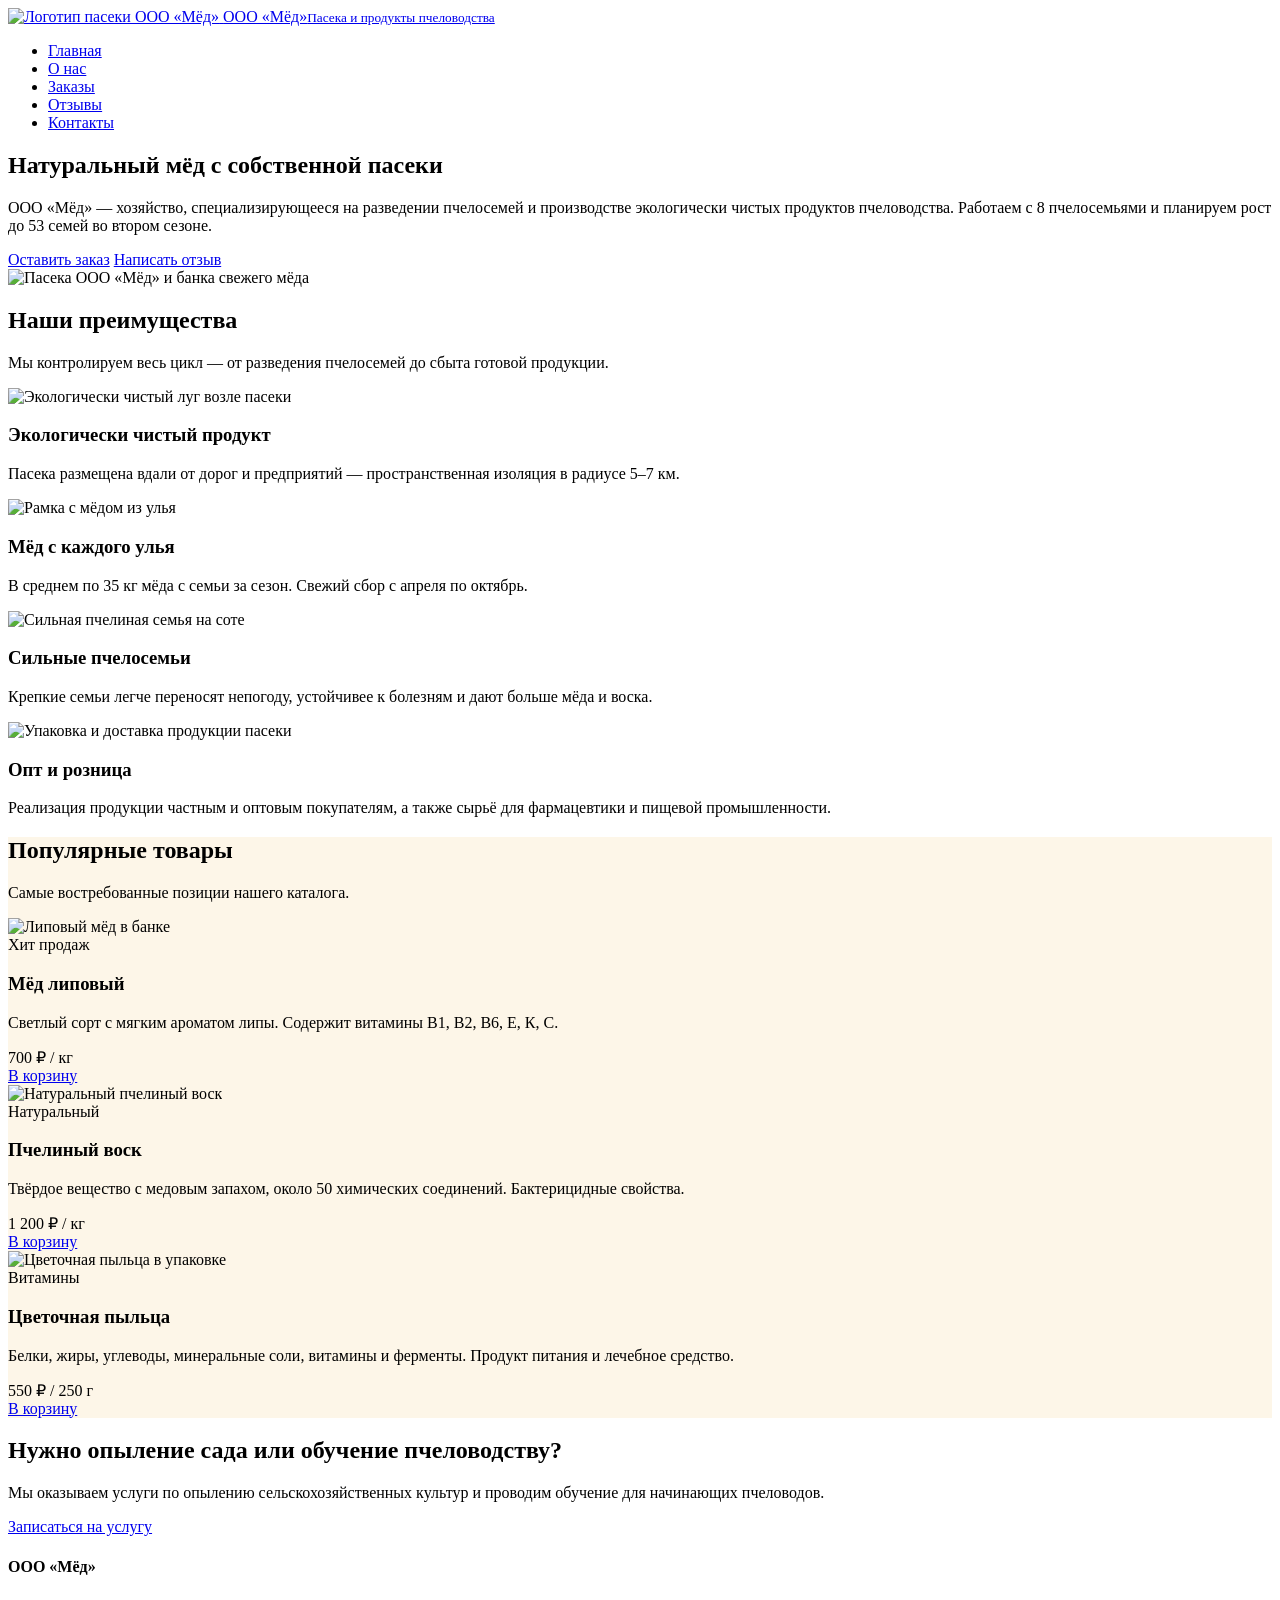
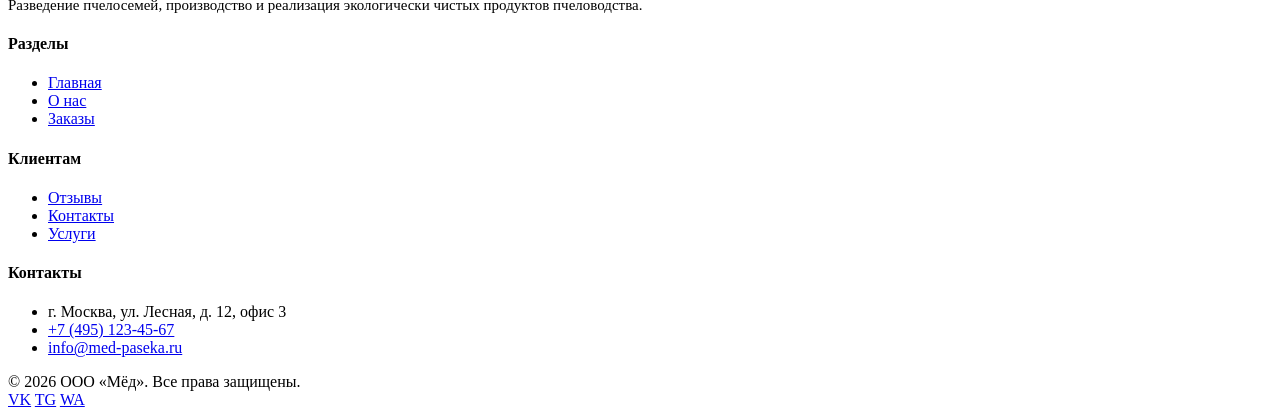
==== index.html @ 0ed99668 "Add files via upload" ====
<!DOCTYPE html>
<html lang="ru">
<head>
  <meta charset="UTF-8">
  <meta name="viewport" content="width=device-width, initial-scale=1.0">
  <title>ООО «Мёд» — пасека и продукты пчеловодства</title>
  <meta name="description" content="Натуральный мёд, воск, прополис и цветочная пыльца от пасеки ООО «Мёд». Опыление садов, обучение пчеловодству.">
  <link rel="stylesheet" href="Style-css/Css.css">
</head>
<body>

<header class="site-header">
  <div class="container header-inner">
    <a href="index.html" class="logo">
      <img src="images/logo/Logo.jpg" alt="Логотип пасеки ООО «Мёд»" class="logo-icon">
      <span>ООО «Мёд»<small>Пасека и продукты пчеловодства</small></span>
    </a>
    <nav class="main-nav">
      <ul>
        <li><a href="index.html" class="active">Главная</a></li>
        <li><a href="about.html">О нас</a></li>
        <li><a href="orders.html">Заказы</a></li>
        <li><a href="reviews.html">Отзывы</a></li>
        <li><a href="contacts.html">Контакты</a></li>
      </ul>
    </nav>
  </div>
</header>

<main>

  <section class="hero">
    <div class="container hero-inner">
      <div>
        <h1>Натуральный мёд <span>с собственной пасеки</span></h1>
        <p>
          ООО «Мёд» — хозяйство, специализирующееся на разведении пчелосемей
          и производстве экологически чистых продуктов пчеловодства.
          Работаем с 8 пчелосемьями и планируем рост до 53 семей во втором сезоне.
        </p>
        <div class="hero-actions">
          <a href="orders.html" class="btn btn-primary">Оставить заказ</a>
          <a href="reviews.html" class="btn btn-outline">Написать отзыв</a>
        </div>
      </div>
      <div class="hero-art">
        <img src="images/index/Banka-meda-1.jpg" alt="Пасека ООО «Мёд» и банка свежего мёда">
      </div>
    </div>
  </section>

  <section class="section">
    <div class="container">
      <h2 class="section-title">Наши преимущества</h2>
      <p class="section-sub">
        Мы контролируем весь цикл — от разведения пчелосемей до сбыта готовой продукции.
      </p>

      <div class="grid grid-4">
        <div class="card">
          <div class="feature-icon">
            <img src="images/index/Paseka-2.jpg" alt="Экологически чистый луг возле пасеки" loading="lazy">
          </div>
          <h3>Экологически чистый продукт</h3>
          <p>Пасека размещена вдали от дорог и предприятий — пространственная изоляция в радиусе 5–7 км.</p>
        </div>
        <div class="card">
          <div class="feature-icon">
            <img src="images/index/Tolko-sobrani-3.jpg" alt="Рамка с мёдом из улья" loading="lazy">
          </div>
          <h3>Мёд с каждого улья</h3>
          <p>В среднем по 35 кг мёда с семьи за сезон. Свежий сбор с апреля по октябрь.</p>
        </div>
        <div class="card">
          <div class="feature-icon">
            <img src="images/index/Pchela-4.jpg" alt="Сильная пчелиная семья на соте" loading="lazy">
          </div>
          <h3>Сильные пчелосемьи</h3>
          <p>Крепкие семьи легче переносят непогоду, устойчивее к болезням и дают больше мёда и воска.</p>
        </div>
        <div class="card">
          <div class="feature-icon">
            <img src="images/index/Razgrizka-5.jpg" alt="Упаковка и доставка продукции пасеки" loading="lazy">
          </div>
          <h3>Опт и розница</h3>
          <p>Реализация продукции частным и оптовым покупателям, а также сырьё для фармацевтики и пищевой промышленности.</p>
        </div>
      </div>
    </div>
  </section>

  <section class="section" style="background:#fdf6e8;">
    <div class="container">
      <h2 class="section-title">Популярные товары</h2>
      <p class="section-sub">Самые востребованные позиции нашего каталога.</p>

      <div class="grid grid-3">
        <article class="product">
          <div class="product-img">
            <img src="images/index/Med-lipovi-7.jpg" alt="Липовый мёд в банке" loading="lazy">
          </div>
          <div class="product-body">
            <span class="badge">Хит продаж</span>
            <h3>Мёд липовый</h3>
            <p>Светлый сорт с мягким ароматом липы. Содержит витамины В1, В2, В6, Е, К, С.</p>
            <div class="price">700 ₽ / кг</div>
            <a href="orders.html" class="btn btn-green btn-block">В корзину</a>
          </div>
        </article>

        <article class="product">
          <div class="product-img">
            <img src="images/index/Pchel-wosk-8.jpg" alt="Натуральный пчелиный воск" loading="lazy">
          </div>
          <div class="product-body">
            <span class="badge">Натуральный</span>
            <h3>Пчелиный воск</h3>
            <p>Твёрдое вещество с медовым запахом, около 50 химических соединений. Бактерицидные свойства.</p>
            <div class="price">1 200 ₽ / кг</div>
            <a href="orders.html" class="btn btn-green btn-block">В корзину</a>
          </div>
        </article>

        <article class="product">
          <div class="product-img">
            <img src="images/index/Cvetoh-pl-9.jpg" alt="Цветочная пыльца в упаковке" loading="lazy">
          </div>
          <div class="product-body">
            <span class="badge">Витамины</span>
            <h3>Цветочная пыльца</h3>
            <p>Белки, жиры, углеводы, минеральные соли, витамины и ферменты. Продукт питания и лечебное средство.</p>
            <div class="price">550 ₽ / 250 г</div>
            <a href="orders.html" class="btn btn-green btn-block">В корзину</a>
          </div>
        </article>
      </div>
    </div>
  </section>

  <section class="section">
    <div class="container">
      <div class="cta">
        <div>
          <h2>Нужно опыление сада или обучение пчеловодству?</h2>
          <p>Мы оказываем услуги по опылению сельскохозяйственных культур и проводим обучение для начинающих пчеловодов.</p>
        </div>
        <a href="orders.html" class="btn btn-light">Записаться на услугу</a>
      </div>
    </div>
  </section>

</main>

<footer class="site-footer">
  <div class="container">
    <div class="footer-grid">
      <div>
        <h4>ООО «Мёд»</h4>
        <p style="font-size:15px;">
          Разведение пчелосемей, производство и реализация экологически чистых
          продуктов пчеловодства.
        </p>
      </div>
      <div>
        <h4>Разделы</h4>
        <ul class="footer-links">
          <li><a href="index.html">Главная</a></li>
          <li><a href="about.html">О нас</a></li>
          <li><a href="orders.html">Заказы</a></li>
        </ul>
      </div>
      <div>
        <h4>Клиентам</h4>
        <ul class="footer-links">
          <li><a href="reviews.html">Отзывы</a></li>
          <li><a href="contacts.html">Контакты</a></li>
          <li><a href="orders.html">Услуги</a></li>
        </ul>
      </div>
      <div>
        <h4>Контакты</h4>
        <ul class="footer-links">
          <li>г. Москва, ул. Лесная, д. 12, офис 3</li>
          <li><a href="tel:+74951234567">+7 (495) 123-45-67</a></li>
          <li><a href="mailto:info@med-paseka.ru">info@med-paseka.ru</a></li>
        </ul>
      </div>
    </div>

    <div class="footer-bottom">
      <span>© 2026 ООО «Мёд». Все права защищены.</span>
      <div class="socials">
        <a href="#" title="ВКонтакте">VK</a>
        <a href="#" title="Telegram">TG</a>
        <a href="#" title="WhatsApp">WA</a>
      </div>
    </div>
  </div>
</footer>

</body>
</html>
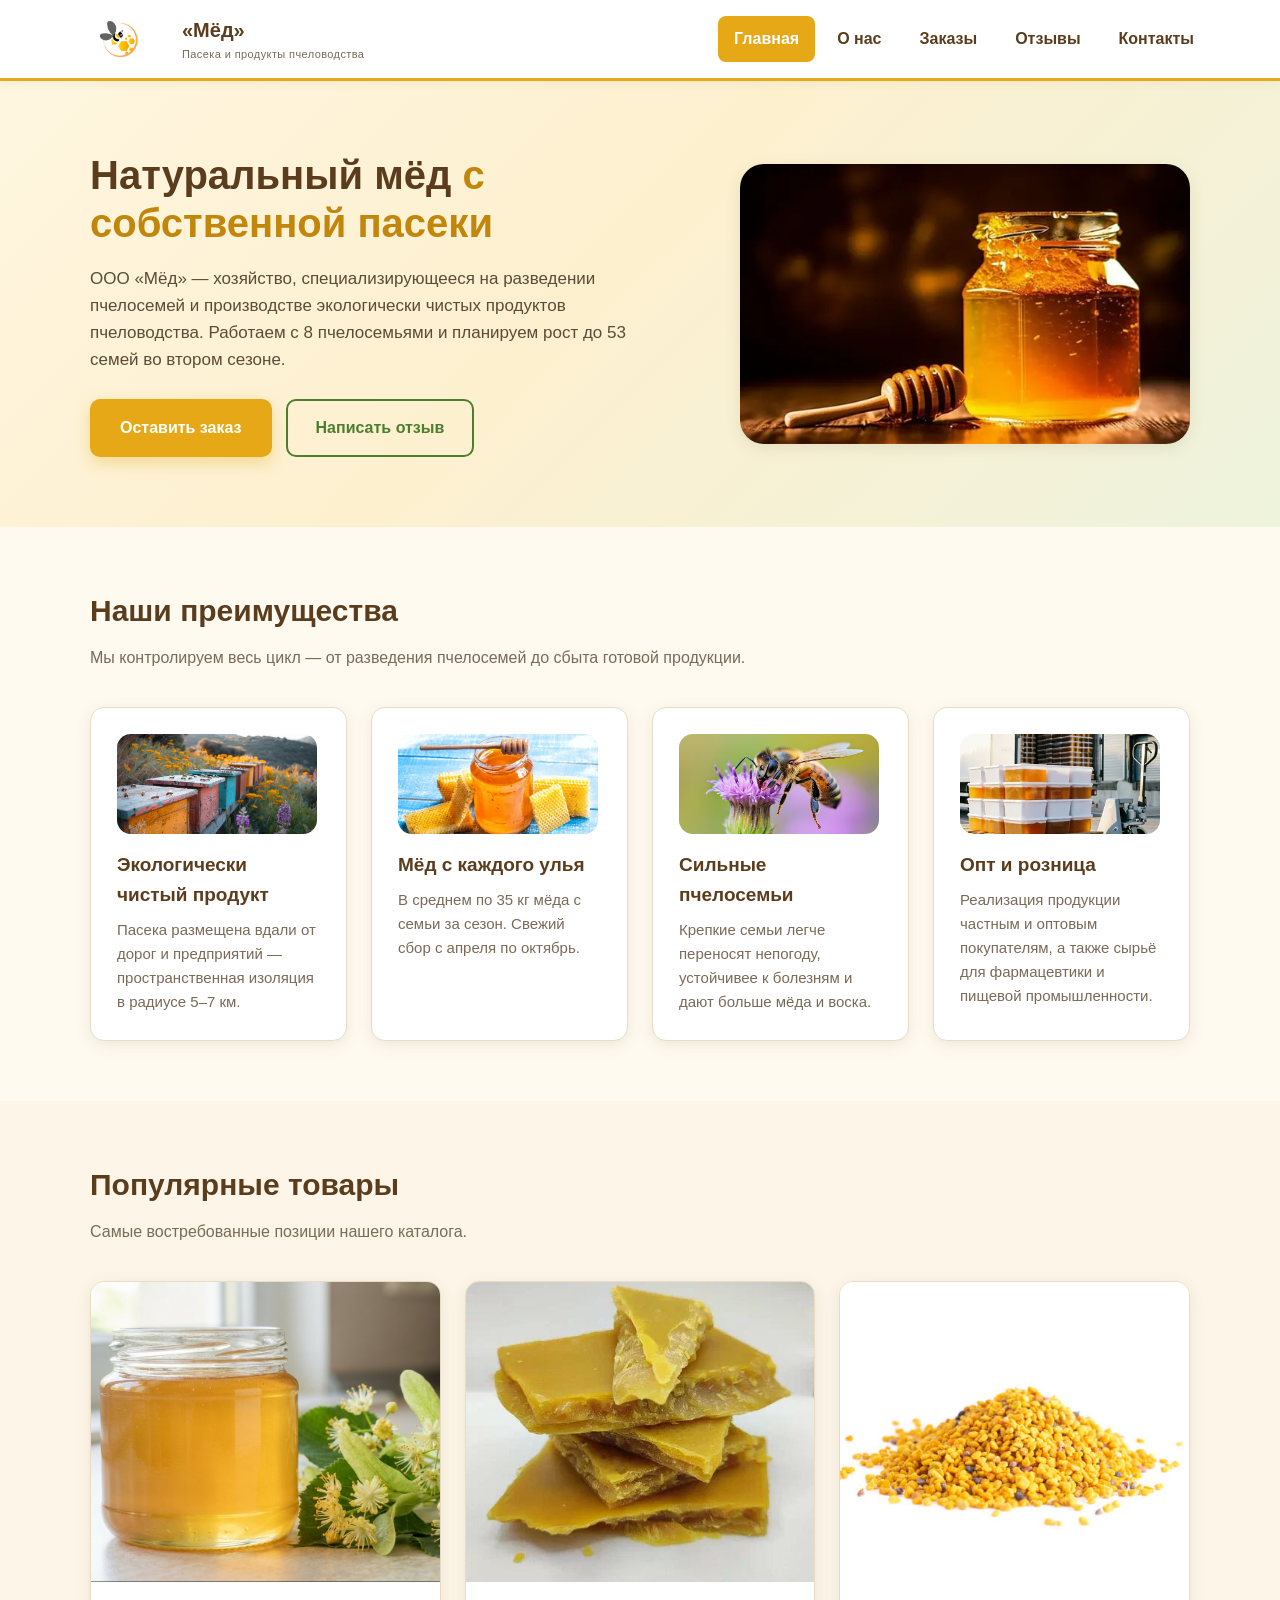
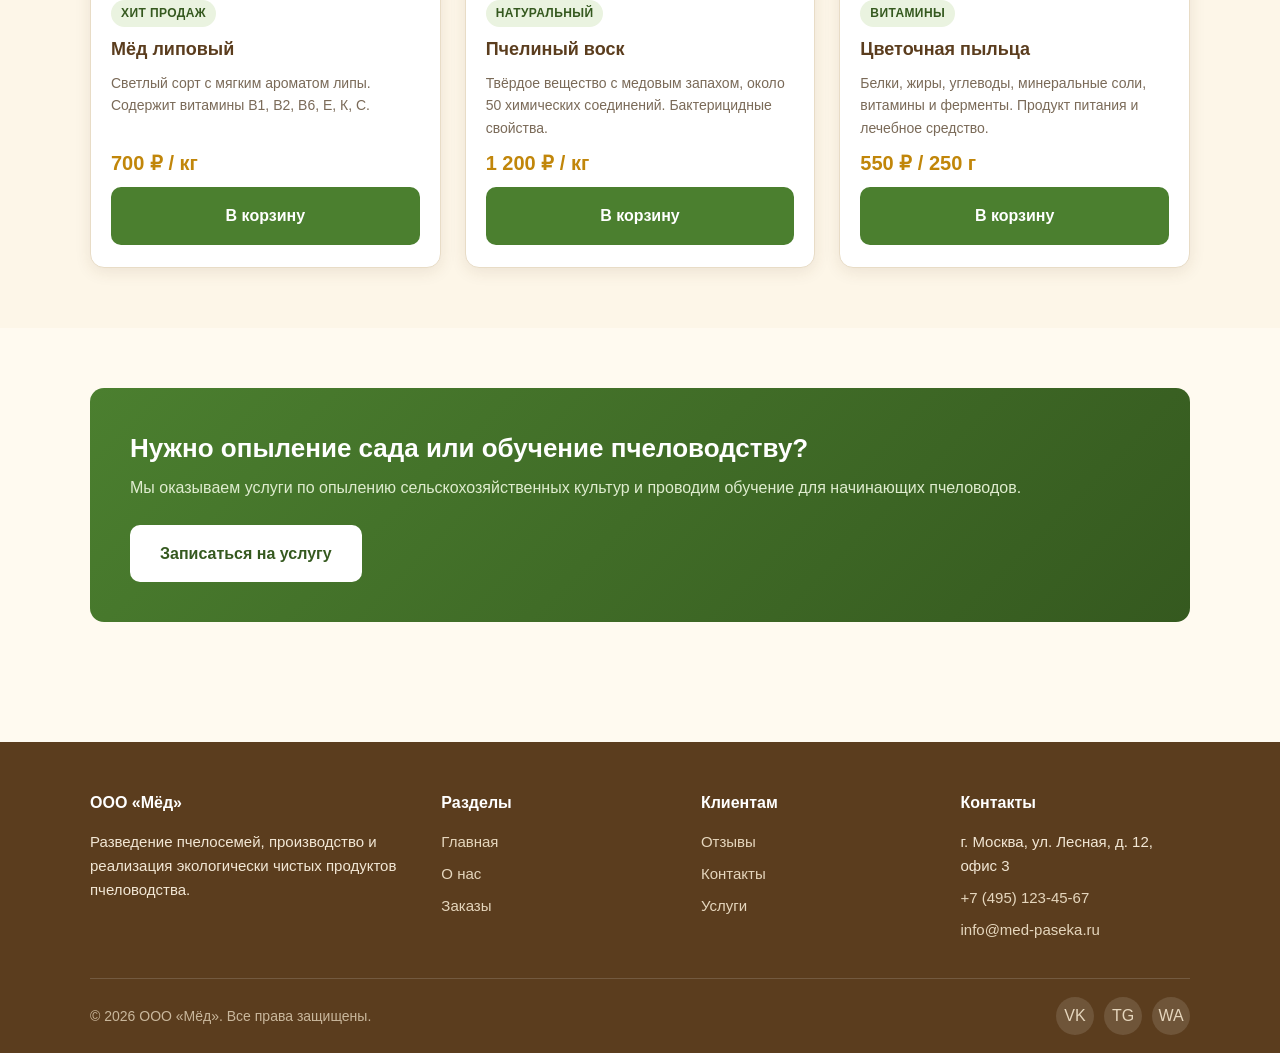
==== commit 55dcfa7d: "Update index.html" ====
--- a/index.html
+++ b/index.html
@@ -13,7 +13,7 @@
   <div class="container header-inner">
     <a href="index.html" class="logo">
       <img src="images/logo/Logo.jpg" alt="Логотип пасеки ООО «Мёд»" class="logo-icon">
-      <span>ООО «Мёд»<small>Пасека и продукты пчеловодства</small></span>
+      <span>«Мёд»<small>Пасека и продукты пчеловодства</small></span>
     </a>
     <nav class="main-nav">
       <ul>
@@ -199,4 +199,4 @@
 </footer>
 
 </body>
-</html>+</html>
--- a/Style-css/Css.css
+++ b/Style-css/Css.css
@@ -0,0 +1,360 @@
+/* ================= ПЕРЕМЕННЫЕ И БАЗА ================= */
+:root{
+  --honey:#e6a817;
+  --honey-light:#ffd97a;
+  --honey-dark:#c1860a;
+  --green:#4b7f2f;
+  --green-dark:#35591f;
+  --brown:#5b3d1e;
+  --cream:#fffaf0;
+  --text:#33291f;
+  --muted:#7a6a58;
+  --border:#e8dcc6;
+  --radius:14px;
+  --shadow:0 4px 16px rgba(91,61,30,.10);
+  --shadow-hover:0 10px 26px rgba(91,61,30,.18);
+}
+
+*{margin:0;padding:0;box-sizing:border-box;}
+html{scroll-behavior:smooth;}
+body{
+  font-family:"Segoe UI",Tahoma,Geneva,Verdana,sans-serif;
+  background:var(--cream);
+  color:var(--text);
+  line-height:1.6;
+  font-size:16px;
+}
+img{max-width:100%;display:block;}
+a{color:inherit;text-decoration:none;}
+.container{max-width:1140px;margin:0 auto;padding:0 20px;}
+
+/* ================= ШАПКА И НАВИГАЦИЯ ================= */
+.site-header{
+  background:#fff;
+  border-bottom:3px solid var(--honey);
+  position:sticky;top:0;z-index:100;
+  box-shadow:0 2px 10px rgba(91,61,30,.06);
+}
+.header-inner{
+  display:flex;align-items:center;justify-content:space-between;
+  gap:20px;padding:14px 0;flex-wrap:wrap;
+}
+.logo{display:flex;align-items:center;gap:12px;font-weight:700;font-size:20px;color:var(--brown);}
+.logo-icon{
+  width:100px;
+  height:44px;
+  border-radius:50%;
+  object-fit:cover;
+  flex-shrink:0;
+}
+.logo small{display:block;font-size:11px;font-weight:400;color:var(--muted);letter-spacing:.4px;}
+
+.main-nav ul{display:flex;gap:6px;list-style:none;flex-wrap:wrap;}
+.main-nav a{
+  display:block;padding:10px 16px;border-radius:8px;
+  font-weight:600;color:var(--brown);transition:.25s;
+}
+.main-nav a:hover{background:#fff4dd;color:var(--honey-dark);}
+.main-nav a.active{background:var(--honey);color:#fff;}
+
+/* ================= КНОПКИ ================= */
+.btn{
+  display:inline-block;padding:14px 28px;border-radius:10px;
+  font-weight:700;font-size:16px;border:2px solid transparent;
+  cursor:pointer;transition:.25s;text-align:center;font-family:inherit;
+}
+.btn-primary{background:var(--honey);color:#fff;box-shadow:0 6px 16px rgba(230,168,23,.35);}
+.btn-primary:hover{background:var(--honey-dark);transform:translateY(-2px);}
+.btn-outline{border-color:var(--green);color:var(--green);}
+.btn-outline:hover{background:var(--green);color:#fff;transform:translateY(-2px);}
+.btn-green{background:var(--green);color:#fff;}
+.btn-green:hover{background:var(--green-dark);transform:translateY(-2px);}
+.btn-light{background:#fff;color:var(--green-dark);}
+.btn-light:hover{background:#fff4dd;transform:translateY(-2px);}
+.btn-block{display:block;width:100%;}
+
+/* ================= ГЛАВНЫЙ БАННЕР ================= */
+.hero{
+  background:linear-gradient(135deg,#fff6e0 0%,#fdf0cf 45%,#eef3dd 100%);
+  padding:70px 0;overflow:hidden;
+}
+.hero-inner{display:grid;grid-template-columns:1.15fr .85fr;gap:40px;align-items:center;}
+.hero h1{font-size:40px;line-height:1.2;color:var(--brown);margin-bottom:18px;}
+.hero h1 span{color:var(--honey-dark);}
+.hero p{font-size:17px;color:#5c4b38;margin-bottom:26px;max-width:560px;}
+.hero-actions{display:flex;gap:14px;flex-wrap:wrap;}
+
+.hero-art {
+  height: 280px;
+  border-radius: 24px;
+  overflow: hidden;
+  box-shadow: var(--shadow);
+}
+.hero-art img {
+  width: 100%;
+  height: 100%;
+  object-fit: cover;
+  display: block;
+}
+
+/* ================= СЕКЦИИ ================= */
+.section{padding:60px 0;}
+.section-title{font-size:30px;color:var(--brown);margin-bottom:10px;}
+.section-sub{color:var(--muted);margin-bottom:36px;max-width:720px;}
+.text-center{text-align:center;}
+.text-center .section-sub{margin-left:auto;margin-right:auto;}
+
+/* ================= ХЛЕБНЫЕ КРОШКИ ================= */
+.breadcrumbs{
+  background:#f7efdd;border-bottom:1px solid var(--border);
+  padding:12px 0;font-size:14px;color:var(--muted);
+}
+.breadcrumbs a{color:var(--green);}
+.breadcrumbs a:hover{text-decoration:underline;}
+.breadcrumbs .sep{margin:0 8px;color:#c3b49a;}
+
+/* ================= ЗАГОЛОВОК ВНУТРЕННЕЙ СТРАНИЦЫ ================= */
+.page-head{
+  background:linear-gradient(135deg,#fff6e0,#eef3dd);
+  padding:46px 0;border-bottom:1px solid var(--border);
+}
+.page-head h1{font-size:34px;color:var(--brown);margin-bottom:8px;}
+.page-head p{color:#5c4b38;max-width:780px;}
+
+/* ================= СЕТКИ ================= */
+.grid{display:grid;gap:24px;}
+.grid-4{grid-template-columns:repeat(4,1fr);}
+.grid-3{grid-template-columns:repeat(3,1fr);}
+.grid-2{grid-template-columns:repeat(2,1fr);}
+
+/* ================= КАРТОЧКИ ================= */
+.card{
+  background:#fff;border:1px solid var(--border);border-radius:var(--radius);
+  padding:26px;box-shadow:var(--shadow);transition:.25s;
+  display:flex;flex-direction:column;
+}
+.card:hover{box-shadow:var(--shadow-hover);transform:translateY(-4px);}
+.card h3{color:var(--brown);font-size:19px;margin-bottom:8px;}
+.card p{color:var(--muted);font-size:15px;}
+
+/* Иконка-картинка в карточке преимущества/сертификата */
+.feature-icon {
+  width: 200px;
+  height: 100px;
+  border-radius: 14px;
+  overflow: hidden;
+  margin-bottom: 16px;
+  flex-shrink: 0;
+  background: #fff4dd;
+  
+}
+.feature-icon-1 {
+  width: 300px;
+  height: 130px;
+  border-radius: 14px;
+  overflow: hidden;
+  margin-bottom: 16px;
+  flex-shrink: 0;
+  background: #fff4dd;
+}
+
+.feature-icon-2 {
+  width: 200px;
+  height: 300px;
+  border-radius: 14px;
+  overflow: hidden;
+  margin-bottom: 16px;
+  flex-shrink: 0;
+  background: #fff4dd;
+
+}
+  
+.feature-icon img {
+  width: 100%;
+  height: 100%;
+  object-fit: cover;
+  display: block;
+}
+/* Центрированный вариант иконки (в карточках «Сертификаты») */
+.card.text-center .feature-icon {
+  margin-left: auto;
+  margin-right: auto;
+}
+
+/* Карточка без иконки — заголовок сверху, аккуратные отступы */
+.card > h3:first-child { margin-top: 0; }
+
+/* ================= КАРТОЧКА ТОВАРА ================= */
+.product{
+  background:#fff;border:1px solid var(--border);border-radius:var(--radius);
+  overflow:hidden;box-shadow:var(--shadow);display:flex;flex-direction:column;transition:.25s;
+}
+.product:hover{transform:translateY(-4px);box-shadow:var(--shadow-hover);}
+.product-img {
+  height: 300px;
+  overflow: hidden;
+  background: linear-gradient(135deg,#fff2d2,#f7e3ae);
+}
+.product-img img {
+  width: 100%;
+  height: 100%;
+  object-fit: cover;
+  display: block;
+  transition: transform .35s;
+}
+.product:hover .product-img img { transform: scale(1.05); }
+.product-body{padding:18px 20px 22px;display:flex;flex-direction:column;gap:8px;flex:1;}
+.product-body h3{font-size:18px;color:var(--brown);}
+.product-body p{font-size:14px;color:var(--muted);flex:1;}
+.price{font-size:20px;font-weight:700;color:var(--honey-dark);}
+.badge{
+  display:inline-block;background:#eaf3e0;color:var(--green-dark);
+  font-size:12px;font-weight:700;padding:4px 10px;border-radius:20px;
+  text-transform:uppercase;letter-spacing:.4px;align-self:flex-start;
+}
+
+/* ================= ФОРМЫ ================= */
+.form-card{
+  background:#fff;border:1px solid var(--border);border-radius:var(--radius);
+  padding:28px;box-shadow:var(--shadow);
+}
+.form-row{display:grid;grid-template-columns:1fr 1fr;gap:18px;}
+.field{margin-bottom:18px;display:flex;flex-direction:column;gap:6px;}
+.field label{font-weight:600;font-size:14px;color:var(--brown);}
+.field input,.field select,.field textarea{
+  font-family:inherit;font-size:15px;padding:12px 14px;
+  border:1px solid var(--border);border-radius:10px;
+  background:#fffdf8;color:var(--text);transition:.2s;
+}
+.field input:focus,.field select:focus,.field textarea:focus{
+  outline:none;border-color:var(--honey);
+  box-shadow:0 0 0 3px rgba(230,168,23,.18);
+}
+.field textarea{resize:vertical;min-height:120px;}
+.hint{font-size:13px;color:var(--muted);}
+
+/* ================= СПИСКИ ================= */
+.list-check{list-style:none;display:flex;flex-direction:column;gap:10px;}
+.list-check li{position:relative;padding-left:30px;color:#5c4b38;}
+.list-check li::before{content:"✔";position:absolute;left:0;top:0;color:var(--green);font-weight:700;}
+
+/* ================= КОРЗИНА ================= */
+.cart-item{
+  display:flex;justify-content:space-between;align-items:center;gap:12px;
+  padding:12px 0;border-bottom:1px dashed var(--border);font-size:15px;
+}
+.cart-total{
+  display:flex;justify-content:space-between;font-weight:700;font-size:18px;
+  color:var(--brown);padding-top:14px;
+}
+
+/* ================= ОТЗЫВЫ ================= */
+.review{
+  background:#fff;border:1px solid var(--border);border-radius:var(--radius);
+  padding:24px;box-shadow:var(--shadow);
+}
+.review-head{display:flex;align-items:center;gap:14px;margin-bottom:12px;}
+.avatar {
+  width:48px;
+  height:48px;
+  border-radius:50%;
+  overflow:hidden;
+  flex:0 0 auto;
+  background:linear-gradient(135deg,var(--honey-light),var(--honey));
+  display:grid;
+  place-items:center;
+  font-weight:700;
+  color:#fff;
+  font-size:18px;
+}
+.avatar img {
+  width:100%;
+  height:100%;
+  object-fit:cover;
+  display:block;
+}
+.review-name{font-weight:700;color:var(--brown);}
+.review-date{font-size:13px;color:var(--muted);}
+.stars{color:var(--honey);font-size:18px;letter-spacing:2px;margin-bottom:10px;}
+.review p{color:#5c4b38;font-size:15px;}
+
+/* ================= КОНТАКТЫ ================= */
+.contact-list{list-style:none;display:flex;flex-direction:column;gap:18px;}
+.contact-list li{display:flex;gap:14px;align-items:flex-start;}
+.contact-ico {
+  width:44px;
+  height:44px;
+  border-radius:12px;
+  overflow:hidden;
+  flex:0 0 auto;
+  background:#fff4dd;
+  display:grid;
+  place-items:center;
+  font-size:20px;
+}
+.contact-ico img {
+  width:100%;
+  height:100%;
+  object-fit:cover;
+  display:block;
+}
+.contact-list strong{display:block;color:var(--brown);}
+.contact-list a{color:var(--green);}
+.contact-list a:hover{text-decoration:underline;}
+
+.map{
+  height:420px;border-radius:var(--radius);border:1px solid var(--border);
+  display:grid;place-items:center;text-align:center;;color:var(--muted);
+  background:repeating-linear-gradient(45deg,#f2ead8,#f2ead8 12px,#ece2cc 12px,#ece2cc 24px);
+}
+.map iframe{width:105%;height:450px;border:0;border-radius:var(--radius);}
+
+/* ================= CTA-БЛОК ================= */
+.cta{
+  background:linear-gradient(135deg,var(--green),var(--green-dark));
+  color:#fff;border-radius:var(--radius);padding:40px;
+  display:flex;justify-content:space-between;align-items:center;
+  gap:24px;flex-wrap:wrap;
+}
+.cta h2{font-size:26px;margin-bottom:6px;}
+.cta p{color:#dfeccf;}
+
+/* ================= ПОДВАЛ ================= */
+.site-footer{background:var(--brown);color:#f2e7d5;margin-top:60px;padding:48px 0 0;}
+.footer-grid{display:grid;grid-template-columns:1.4fr 1fr 1fr 1fr;gap:30px;}
+.site-footer h4{color:#fff;font-size:16px;margin-bottom:14px;}
+.site-footer a{color:#e5d6bd;}
+.site-footer a:hover{color:var(--honey-light);}
+.footer-links{list-style:none;display:flex;flex-direction:column;gap:8px;font-size:15px;}
+.footer-bottom{
+  border-top:1px solid rgba(255,255,255,.15);margin-top:36px;padding:18px 0;
+  font-size:14px;color:#c9b79c;display:flex;justify-content:space-between;
+  gap:10px;flex-wrap:wrap;align-items:center;
+}
+.socials{display:flex;gap:10px;}
+.socials a{
+  width:38px;height:38px;border-radius:50%;background:rgba(255,255,255,.12);
+  display:grid;place-items:center;font-size:16px;transition:.25s;
+}
+.socials a:hover{background:var(--honey);}
+
+/* ================= АДАПТИВНОСТЬ ================= */
+@media (max-width:980px){
+  .hero-inner{grid-template-columns:1fr;}
+  .hero-art{height:220px;}
+  .grid-4{grid-template-columns:repeat(2,1fr);}
+  .grid-3{grid-template-columns:repeat(2,1fr);}
+  .footer-grid{grid-template-columns:1fr 1fr;}
+}
+@media (max-width:640px){
+  .grid-4,.grid-3,.grid-2,.form-row{grid-template-columns:1fr;}
+  .hero h1{font-size:30px;}
+  .section{padding:40px 0;}
+  .section-title{font-size:24px;}
+  .page-head h1{font-size:26px;}
+  .main-nav a{padding:8px 10px;font-size:14px;}
+  .header-inner{justify-content:center;text-align:center;}
+  .footer-grid{grid-template-columns:1fr;}
+  .cta{padding:28px;text-align:center;justify-content:center;}
+  .product-img{height:220px;}
+}
